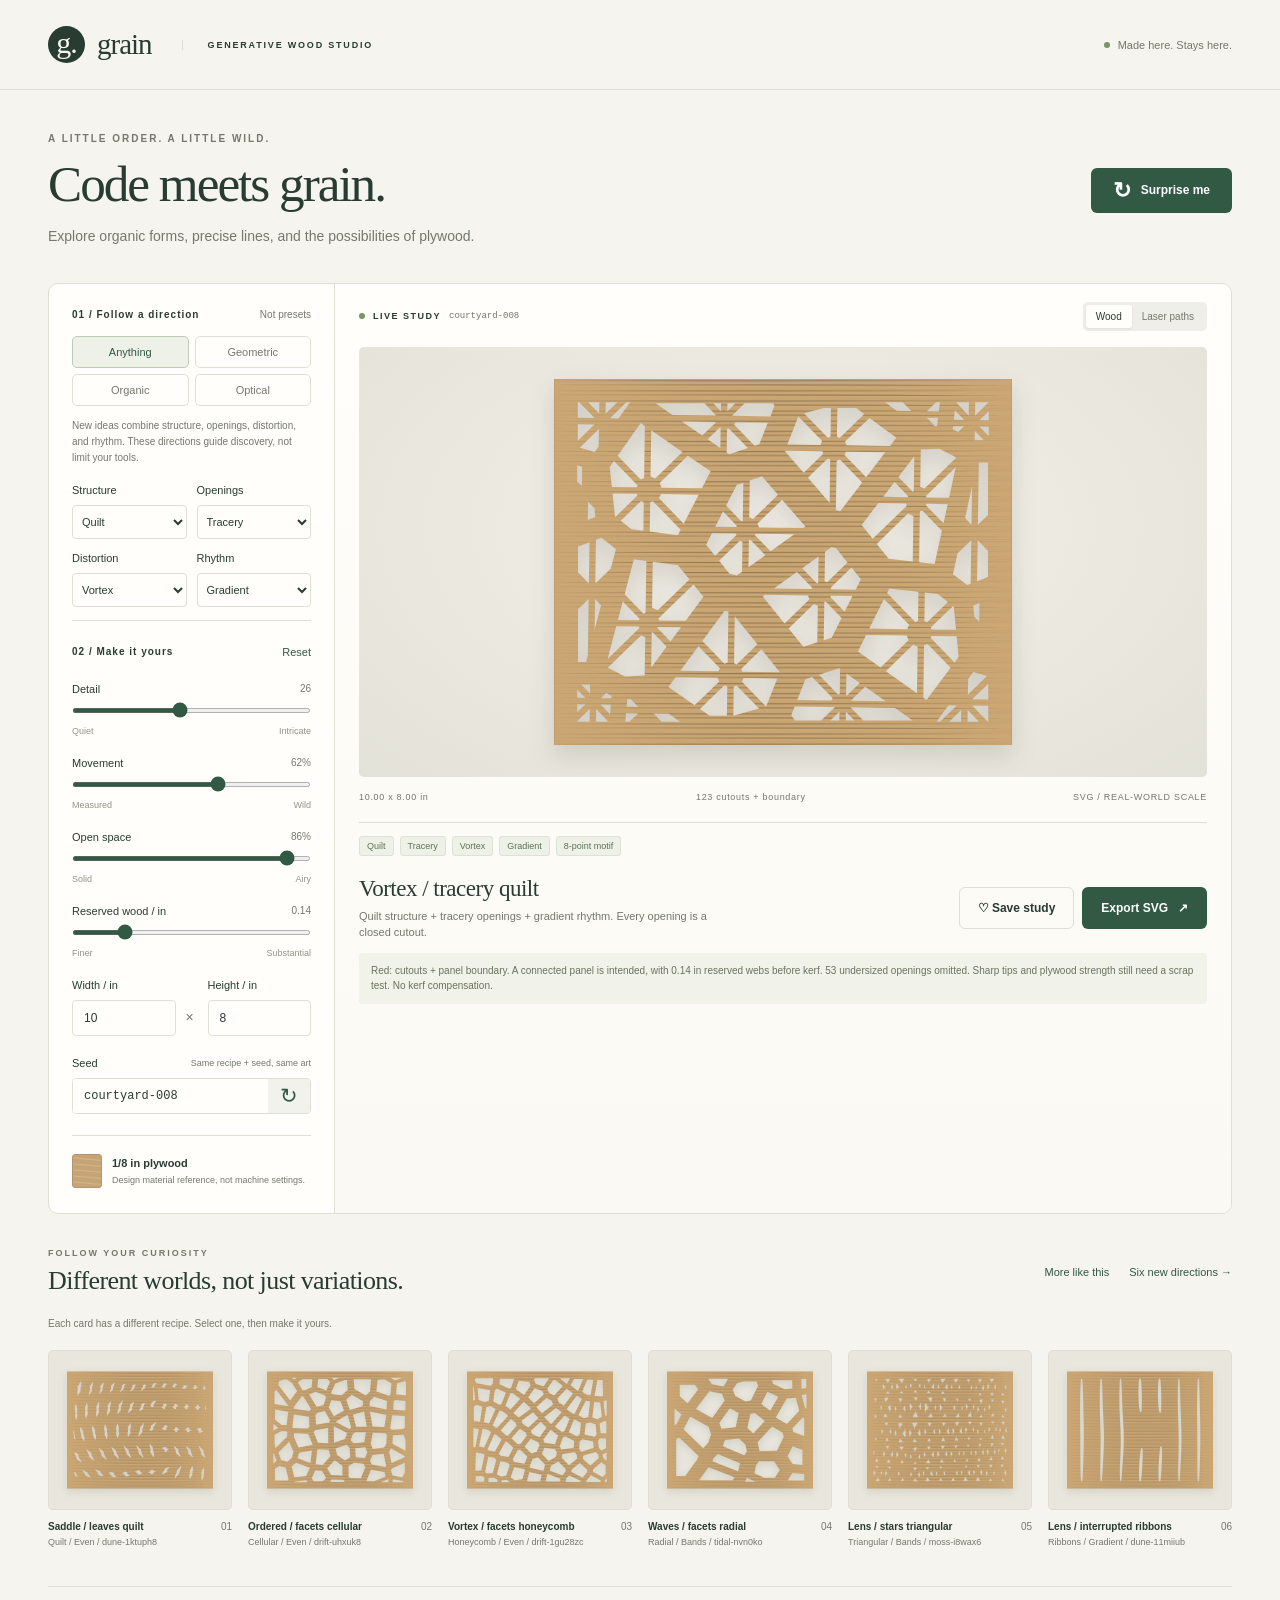
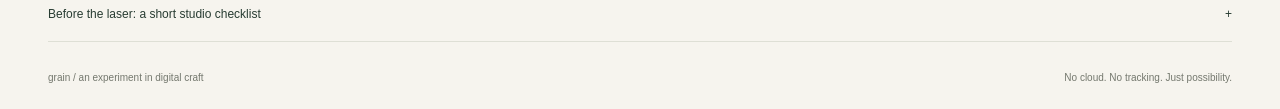
==== index.html @ a7db6987 "Add files via upload" ====
<!doctype html>
<html lang="en">
<head>
  <meta charset="utf-8">
  <meta name="viewport" content="width=device-width, initial-scale=1">
  <meta name="theme-color" content="#f5f2eb">
  <title>Grain / Generative wood studio</title>
  <link rel="stylesheet" href="styles.css">
  <script defer src="generators.js"></script>
  <script defer src="app.js"></script>
</head>
<body>
  <header class="masthead">
    <a class="brand" href="./" aria-label="Grain home"><span class="brand-mark" aria-hidden="true">g.</span> grain<span class="brand-note">GENERATIVE WOOD STUDIO</span></a>
    <span class="local-label"><i></i> Made here. Stays here.</span>
  </header>
  <main>
    <section class="intro">
      <div><p class="eyebrow">A LITTLE ORDER. A LITTLE WILD.</p><h1>Code meets grain.</h1><p class="lede">Explore organic forms, precise lines, and the possibilities of plywood.</p></div>
      <button id="shuffle" class="button primary"><span aria-hidden="true">&#8635;</span> Surprise me</button>
    </section>
    <section class="studio" aria-label="Art studio">
      <aside class="controls">
        <div class="section-heading"><h2>01 / Follow a direction</h2><span>Not presets</span></div>
        <div class="directions" aria-label="Inspiration direction">
          <button data-direction="all" class="active" aria-pressed="true">Anything</button>
          <button data-direction="geometry" aria-pressed="false">Geometric</button>
          <button data-direction="organic" aria-pressed="false">Organic</button>
          <button data-direction="optical" aria-pressed="false">Optical</button>
        </div>
        <p class="explorer-note">New ideas combine structure, openings, distortion, and rhythm. These directions guide discovery, not limit your tools.</p>
        <div id="recipe-controls" class="recipe-controls">
          <div class="field"><label for="layout">Structure</label><select id="layout"></select></div>
          <div class="field"><label for="motif">Openings</label><select id="motif"></select></div>
          <div class="field"><label for="field">Distortion</label><select id="field"></select></div>
          <div class="field"><label for="rhythm">Rhythm</label><select id="rhythm"></select></div>
        </div>
        <p id="legacy-note" class="explorer-note" hidden>Saved first-draft study. Its original geometry is preserved. Discover a new composition to use the recipe tools.</p>
        <div class="section-heading settings-heading"><h2>02 / Make it yours</h2><button id="reset" class="text-button">Reset</button></div>
        <div class="field"><label for="density">Detail <output id="density-value"></output></label><input id="density" type="range" min="8" max="48" value="26"><div class="range-labels"><span>Quiet</span><span>Intricate</span></div></div>
        <div class="field"><label for="movement">Movement <output id="movement-value"></output></label><input id="movement" type="range" min="0" max="100" value="62"><div class="range-labels"><span>Measured</span><span>Wild</span></div></div>
        <div id="cut-controls">
          <div class="field"><label for="openness">Open space <output id="openness-value"></output></label><input id="openness" type="range" min="35" max="90" value="86"><div class="range-labels"><span>Solid</span><span>Airy</span></div></div>
          <div class="field"><label for="web">Reserved wood / in <output id="web-value"></output></label><input id="web" type="range" min="0.1" max="0.3" step="0.01" value="0.14"><div class="range-labels"><span>Finer</span><span>Substantial</span></div></div>
        </div>
        <div class="field dimensions"><div><label for="width">Width / in</label><input id="width" type="number" min="2" max="19" step="0.25" value="10"></div><span aria-hidden="true">&#215;</span><div><label for="height">Height / in</label><input id="height" type="number" min="2" max="10.5" step="0.25" value="8"></div></div>
        <div class="field seed-field"><label for="seed">Seed <span>Same recipe + seed, same art</span></label><div class="seed-input"><input id="seed" type="text" maxlength="40" value="courtyard-008"><button id="new-seed" aria-label="Reseed the current recipe" title="Same recipe, new seed">&#8635;</button></div></div>
        <div class="material-note"><span class="material-swatch" aria-hidden="true"></span><div><strong>1/8 in plywood</strong><small>Design material reference, not machine settings.</small></div></div>
      </aside>
      <div class="workspace">
        <div class="preview-toolbar"><span class="preview-caption"><i></i> LIVE STUDY <span id="study-seed"></span></span><div class="segmented" aria-label="Preview mode"><button id="wood-view" class="selected" aria-pressed="true">Wood</button><button id="paths-view" aria-pressed="false">Laser paths</button></div></div>
        <div id="preview" class="preview wood" role="img" aria-label="Generated art preview"></div>
        <div class="preview-footer"><span id="dimensions-label"></span><span id="path-count"></span><span>SVG / REAL-WORLD SCALE</span></div>
        <div class="recipe-summary" id="recipe-summary"></div>
        <div class="export-bar"><div><h2 id="design-name">A new composition</h2><p id="design-description"></p></div><div class="export-actions"><button id="favorite" class="button secondary" aria-label="Save current study to favorites">&#9825; Save study</button><button id="export" class="button primary">Export SVG <span aria-hidden="true">&#8599;</span></button></div></div>
        <div class="production-note" id="production-note"></div>
        <p id="status" class="status" role="status" aria-live="polite"></p>
      </div>
    </section>
    <section class="exploration" aria-label="Design variations"><div class="section-heading"><div><p class="eyebrow">FOLLOW YOUR CURIOSITY</p><h2 id="ideas-heading">Different worlds, not just variations.</h2></div><div class="idea-actions"><button id="evolve" class="text-button">More like this</button><button id="refresh-variations" class="text-button">Six new directions &#8594;</button></div></div><p class="explorer-note" id="ideas-note">Each card has a different recipe. Select one, then make it yours.</p><div id="variations" class="variation-grid"></div></section>
    <section id="saved-section" class="exploration" hidden><div class="section-heading"><div><p class="eyebrow">YOUR COLLECTION</p><h2>Worth coming back to.</h2></div><span>Saved in this browser only</span></div><div id="saved" class="variation-grid"></div></section>
    <details class="guide"><summary>Before the laser: a short studio checklist <span aria-hidden="true">+</span></summary><div class="guide-content"><p><strong>New recipes use closed red cutouts, not score-line drawings.</strong> Assign red to cut in Glowforge and verify imported dimensions. Blue only appears in saved first-draft score studies.</p><p>Use only plywood approved for your laser. Unknown glues, coatings, or treatments may be unsafe. Consult the machine and material guidance, use approved ventilation, and never leave a running laser unattended.</p><p>Reserved wood is a geometric spacing target before kerf, not a strength rating. Small openings are omitted, but sharp tips can remain. The app does not model kerf, burning, or fit. Inspect paths and test a small scrap of your actual material.</p><p>The wood preview is an illustration, not a fabrication simulation. All exports include a rectangular boundary cut; disable it if you only want interior details on an existing panel. New recipes intend a single connected panel, not a layered 3D object.</p></div></details>
  </main>
  <footer><span>grain / an experiment in digital craft</span><span>No cloud. No tracking. Just possibility.</span></footer>
</body>
</html>
---- styles.css ----
:root{--paper:#f6f4ee;--ink:#283c32;--muted:#74786e;--line:#dedfd5;--accent:#315944;--white:#fffefa;--wood:#c99d65}
*{box-sizing:border-box}
body{margin:0;background:var(--paper);color:var(--ink);font-family:Segoe UI,Arial,sans-serif;font-size:14px}
button,input,select{font:inherit}
button,a,input{ -webkit-tap-highlight-color:transparent}
button{cursor:pointer}
button:focus-visible,a:focus-visible,summary:focus-visible{outline:3px solid #a4783f;outline-offset:4px}
button:disabled{opacity:.45;cursor:not-allowed}
.masthead{height:90px;max-width:1456px;padding:0 48px;margin:auto;display:flex;align-items:center;justify-content:space-between;border-bottom:1px solid var(--line)}
.brand{display:flex;align-items:center;gap:12px;font-family:Georgia,serif;font-size:29px;letter-spacing:-1px;color:var(--ink);text-decoration:none}
.brand-mark{display:grid;place-items:center;width:37px;height:37px;background:var(--ink);color:var(--paper);font-size:30px;border-radius:50%;padding-bottom:4px}
.brand-note{font-family:Segoe UI,Arial,sans-serif;font-size:9px;font-weight:600;letter-spacing:1.8px;margin-left:18px;padding-left:25px;border-left:1px solid var(--line)}
.local-label{font-size:11px;color:var(--muted);display:flex;align-items:center;gap:8px}
.local-label i,.preview-caption i{width:6px;height:6px;background:#76936b;border-radius:50%;display:inline-block}
main{max-width:1456px;margin:auto;padding:0 48px}
.intro{display:flex;align-items:center;justify-content:space-between;padding:43px 0 35px;gap:20px}
.eyebrow{font-size:10px;font-weight:650;letter-spacing:2px;margin:0 0 12px;color:var(--muted)}
h1{font-family:Georgia,serif;font-size:clamp(36px,4vw,55px);font-weight:400;letter-spacing:-2px;line-height:1.08;margin:0 0 14px}
.lede{margin:0;color:var(--muted);font-size:14px;line-height:1.6}
.button{border:1px solid transparent;border-radius:6px;padding:13px 18px;display:inline-flex;gap:10px;align-items:center;justify-content:center;font-size:12px;font-weight:600;white-space:nowrap;transition:background .15s,transform .15s}
.button:hover{transform:translateY(-1px)}
.primary{background:var(--accent);color:#fff}
.primary:hover{background:#244735}
.secondary{background:transparent;border-color:var(--line);color:var(--ink)}
.secondary:hover{background:#ebece3}
.intro .button{padding:14px 21px}
.intro .button span{font-size:22px;line-height:15px}
.studio{display:grid;grid-template-columns:286px minmax(0,1fr);border:1px solid var(--line);border-radius:10px;overflow:hidden;background:var(--white)}
.controls{padding:25px 23px;border-right:1px solid var(--line)}
.section-heading{display:flex;align-items:center;justify-content:space-between;gap:10px}
.section-heading h2{font-size:10px;letter-spacing:1px;font-weight:650;margin:0}
.section-heading>span{font-size:10px;color:var(--muted)}
.directions{display:grid;grid-template-columns:1fr 1fr;gap:6px;margin-top:16px}
.directions button{padding:9px 6px;border:1px solid var(--line);border-radius:5px;background:transparent;color:var(--muted);font-size:11px}
.directions button.active{background:#eef1e8;border-color:#bfcbb9;color:var(--accent)}
.directions button:hover{background:#f1f2eb}
.explorer-note{font-size:10px;color:var(--muted);line-height:1.6;margin:12px 0 18px}
.recipe-controls{display:grid;grid-template-columns:1fr 1fr;gap:0 10px}
.recipe-controls .field{min-width:0;margin-bottom:13px}
select{width:100%;font-size:11px;color:var(--ink);background:var(--white);border:1px solid var(--line);border-radius:4px;padding:9px 5px;outline-color:var(--accent)}
.recipe-summary{display:flex;gap:6px;flex-wrap:wrap;padding-top:13px}
.recipe-summary span{font-size:9px;background:#eef1e8;border:1px solid #dce2d4;color:#5c7353;border-radius:3px;padding:4px 7px}
.idea-actions{display:flex;gap:20px;align-items:center;flex-shrink:0}
.exploration .section-heading{flex-wrap:wrap}
.text-button{padding:5px 0;border:0;background:none;color:var(--accent);font-size:11px}
.text-button:hover{text-decoration:underline}
.settings-heading{padding-top:20px;border-top:1px solid var(--line);margin-bottom:20px}
.field{margin-bottom:21px}
.field label{font-size:11px;display:flex;justify-content:space-between;align-items:center;margin-bottom:9px}
output{font-size:10px;color:var(--muted);font-variant-numeric:tabular-nums}
input[type=range]{width:100%;accent-color:var(--accent);height:5px;display:block;margin:13px 0}
.range-labels{display:flex;justify-content:space-between;color:#929489;font-size:9px}
input[type=number],input[type=text]{width:100%;padding:10px 11px;border:1px solid var(--line);border-radius:4px;color:var(--ink);background:var(--white);outline-color:var(--accent);font-size:12px}
.dimensions{display:grid;grid-template-columns:1fr 12px 1fr;gap:10px;align-items:center}
.dimensions>span{padding-top:19px;color:var(--muted)}
.seed-field label span{font-size:9px;color:var(--muted)}
.seed-input{display:flex;border:1px solid var(--line);border-radius:4px;overflow:hidden}
.seed-input input{border:0;border-radius:0;font-family:Consolas,monospace}
.seed-input button{border:0;background:#f1f2eb;padding:0 12px;color:var(--accent);font-size:21px}
.material-note{border-top:1px solid var(--line);padding-top:18px;display:flex;gap:10px;align-items:center}
.material-swatch{width:30px;height:34px;border-radius:3px;background:repeating-linear-gradient(5deg,#c6a476 0px,#c6a476 4px,#d4b589 5px,#c6a476 6px);border:1px solid #b39670;flex-shrink:0}
.material-note strong{font-size:11px;font-weight:600}
.material-note small{font-size:9px;line-height:1.5;color:var(--muted);display:block;margin-top:4px}
.workspace{min-width:0;padding:18px 24px 10px;display:flex;flex-direction:column;background:linear-gradient(#fffefa,#faf9f3)}
.preview-toolbar{display:flex;align-items:center;justify-content:space-between;margin-bottom:16px;gap:10px}
.preview-caption{display:flex;align-items:center;gap:8px;font-size:9px;letter-spacing:1.5px;font-weight:600}
#study-seed{font-family:Consolas,monospace;font-weight:400;letter-spacing:0;color:var(--muted);max-width:140px;overflow:hidden;text-overflow:ellipsis;white-space:nowrap}
.segmented{display:flex;background:#eeefe8;padding:3px;border-radius:5px}
.segmented button{border:0;border-radius:3px;background:transparent;color:var(--muted);padding:6px 10px;font-size:10px}
.segmented .selected{background:var(--white);color:var(--ink);box-shadow:0 1px 3px #00000012}
.preview{height:430px;background:#e9e7dd;background-image:radial-gradient(ellipse at 50% 42%,#f3f0e8,#e3e2d8);display:flex;align-items:center;justify-content:center;padding:26px;overflow:hidden;border-radius:5px}
.preview svg{width:100%;height:100%;overflow:visible;filter:drop-shadow(0 10px 12px #382b2025)}
.preview.paths{background:#f3f4ef;background-image:linear-gradient(#dee1d440 1px,transparent 1px),linear-gradient(90deg,#dee1d440 1px,transparent 1px);background-size:20px 20px}
.preview.paths svg{filter:none}
.preview-footer{display:flex;justify-content:space-between;gap:10px;font-size:9px;letter-spacing:.7px;color:var(--muted);padding:15px 0 20px;border-bottom:1px solid var(--line)}
.export-bar{display:flex;align-items:center;justify-content:space-between;gap:14px;padding:20px 0 12px}
.export-bar h2{font-family:Georgia,serif;font-size:23px;font-weight:400;margin:0 0 6px;letter-spacing:-.5px}
.export-bar p{font-size:11px;margin:0;color:var(--muted);line-height:1.5;max-width:360px}
.export-actions{display:flex;gap:8px}
.production-note{color:#6b725f;line-height:1.55;font-size:10px;background:#f1f2e9;border-radius:4px;padding:10px 12px}
.production-note strong{font-weight:600}
.status{font-size:11px;line-height:1.5;color:var(--accent);min-height:17px;margin:10px 0 0}
.status.error{color:#a03525}
.exploration{padding-top:34px}
.exploration .section-heading{margin-bottom:20px}
.exploration .section-heading h2{font-family:Georgia,serif;font-size:26px;letter-spacing:-.6px;font-weight:400}
.exploration .eyebrow{font-size:9px;margin-bottom:8px}
.variation-grid{display:grid;grid-template-columns:repeat(6,minmax(0,1fr));gap:16px}
.variation-card{position:relative;min-width:0}
.variation-button{border:0;background:none;padding:0;text-align:left;width:100%;color:var(--ink)}
.mini-preview{display:flex;align-items:center;justify-content:center;aspect-ratio:1.15;background:#e9e7dd;border:1px solid #deddd1;padding:16px;border-radius:5px;transition:border-color .15s,background .15s}
.mini-preview svg{width:100%;height:100%;filter:drop-shadow(0 3px 4px #382b2020)}
.variation-button:hover .mini-preview{background:#e0e3d6;border-color:#8da184}
.variation-title{display:flex;justify-content:space-between;gap:4px;font-size:10px;font-weight:600;margin-top:11px}
.variation-title span:last-child{color:var(--muted);font-weight:400}
.variation-subtitle{display:block;font-size:9px;color:var(--muted);margin-top:5px;overflow:hidden;text-overflow:ellipsis;white-space:nowrap}
.remove-saved{position:absolute;right:6px;top:6px;border:1px solid var(--line);border-radius:50%;background:var(--paper);color:var(--ink);width:24px;height:24px;font-size:15px}
.guide{margin:36px 0 30px;border-top:1px solid var(--line);border-bottom:1px solid var(--line)}
.guide summary{cursor:pointer;list-style:none;display:flex;justify-content:space-between;padding:20px 0;font-size:12px}
.guide summary::-webkit-details-marker{display:none}
.guide-content{display:grid;grid-template-columns:1fr 1fr;gap:0 28px;padding:0 0 15px;color:var(--muted);font-size:12px;line-height:1.7}
.guide-content strong{color:var(--ink)}
footer{max-width:1456px;margin:auto;padding:0 48px 26px;display:flex;justify-content:space-between;gap:10px;color:var(--muted);font-size:10px}
[hidden]{display:none!important}
@media(min-width:1400px){.preview{height:490px}}
@media(max-width:1100px){.masthead,main{padding-left:28px;padding-right:28px}.studio{grid-template-columns:254px minmax(0,1fr)}.controls{padding:23px 18px}.workspace{padding-left:18px;padding-right:18px}.export-bar{align-items:flex-start;flex-direction:column}.export-actions{width:100%}.export-actions .primary{flex:1}.preview{height:380px}.variation-grid{gap:10px}.mini-preview{padding:10px}footer{padding-left:28px;padding-right:28px}}
@media(max-width:740px){.masthead{height:70px;padding:0 20px}.brand-note{display:none}main{padding:0 20px}.local-label{font-size:9px}.intro{padding:30px 0 24px;align-items:flex-start}.intro .button{padding:11px;font-size:10px;margin-top:28px}.intro .button span{display:none}.lede{font-size:12px;max-width:270px}.studio{grid-template-columns:1fr}.controls{border-right:0;border-bottom:1px solid var(--line)}.settings-heading{margin-bottom:17px}.controls .field{margin-bottom:18px}.material-note{padding-top:12px}.preview{height:340px;padding:20px}.workspace{padding:16px}.preview-caption{font-size:8px;letter-spacing:1px}#study-seed{max-width:90px}.preview-footer{font-size:8px}.preview-footer span:last-child{display:none}.variation-grid{grid-template-columns:repeat(3,minmax(0,1fr));gap:16px 10px}.guide-content{grid-template-columns:1fr}.exploration .section-heading h2{font-size:23px}.exploration .section-heading>span{max-width:90px;line-height:1.5}footer{padding:0 20px 22px;font-size:9px;flex-wrap:wrap}}
@media(prefers-reduced-motion:reduce){*{transition:none!important}}
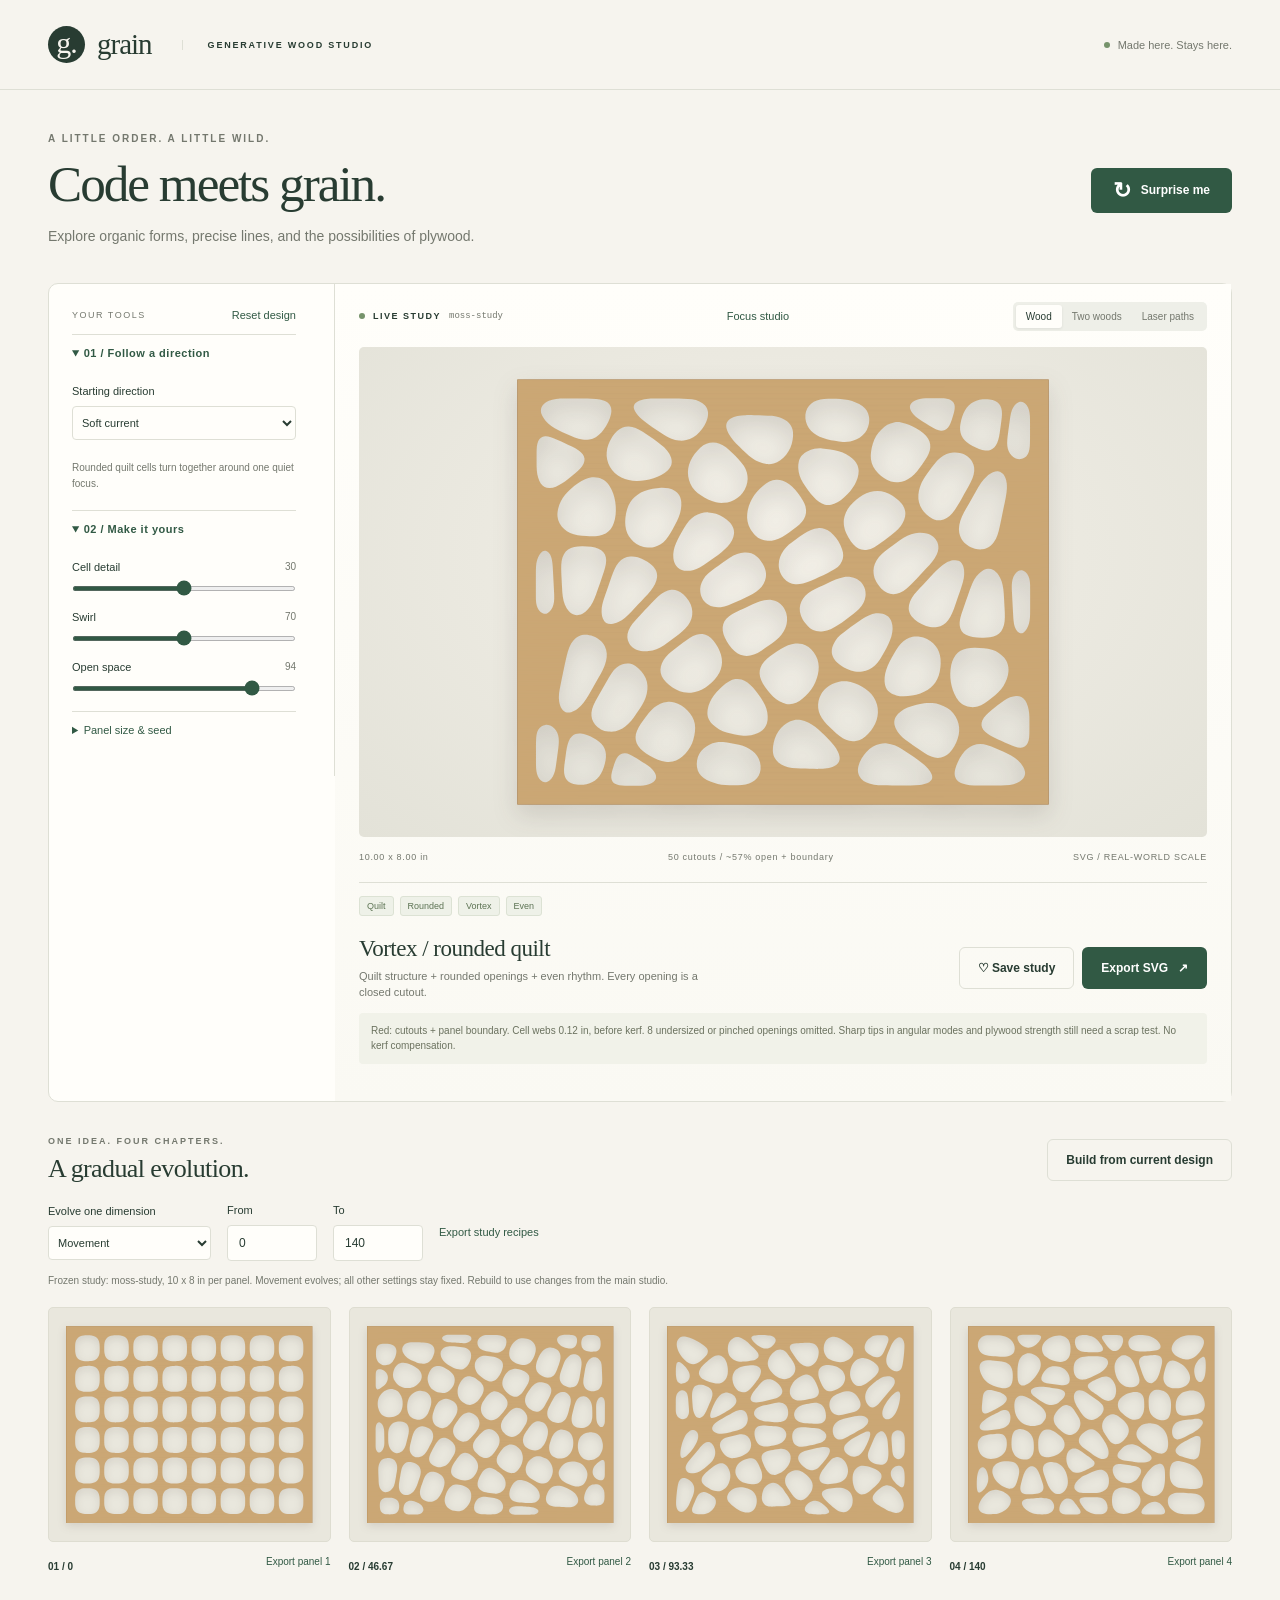
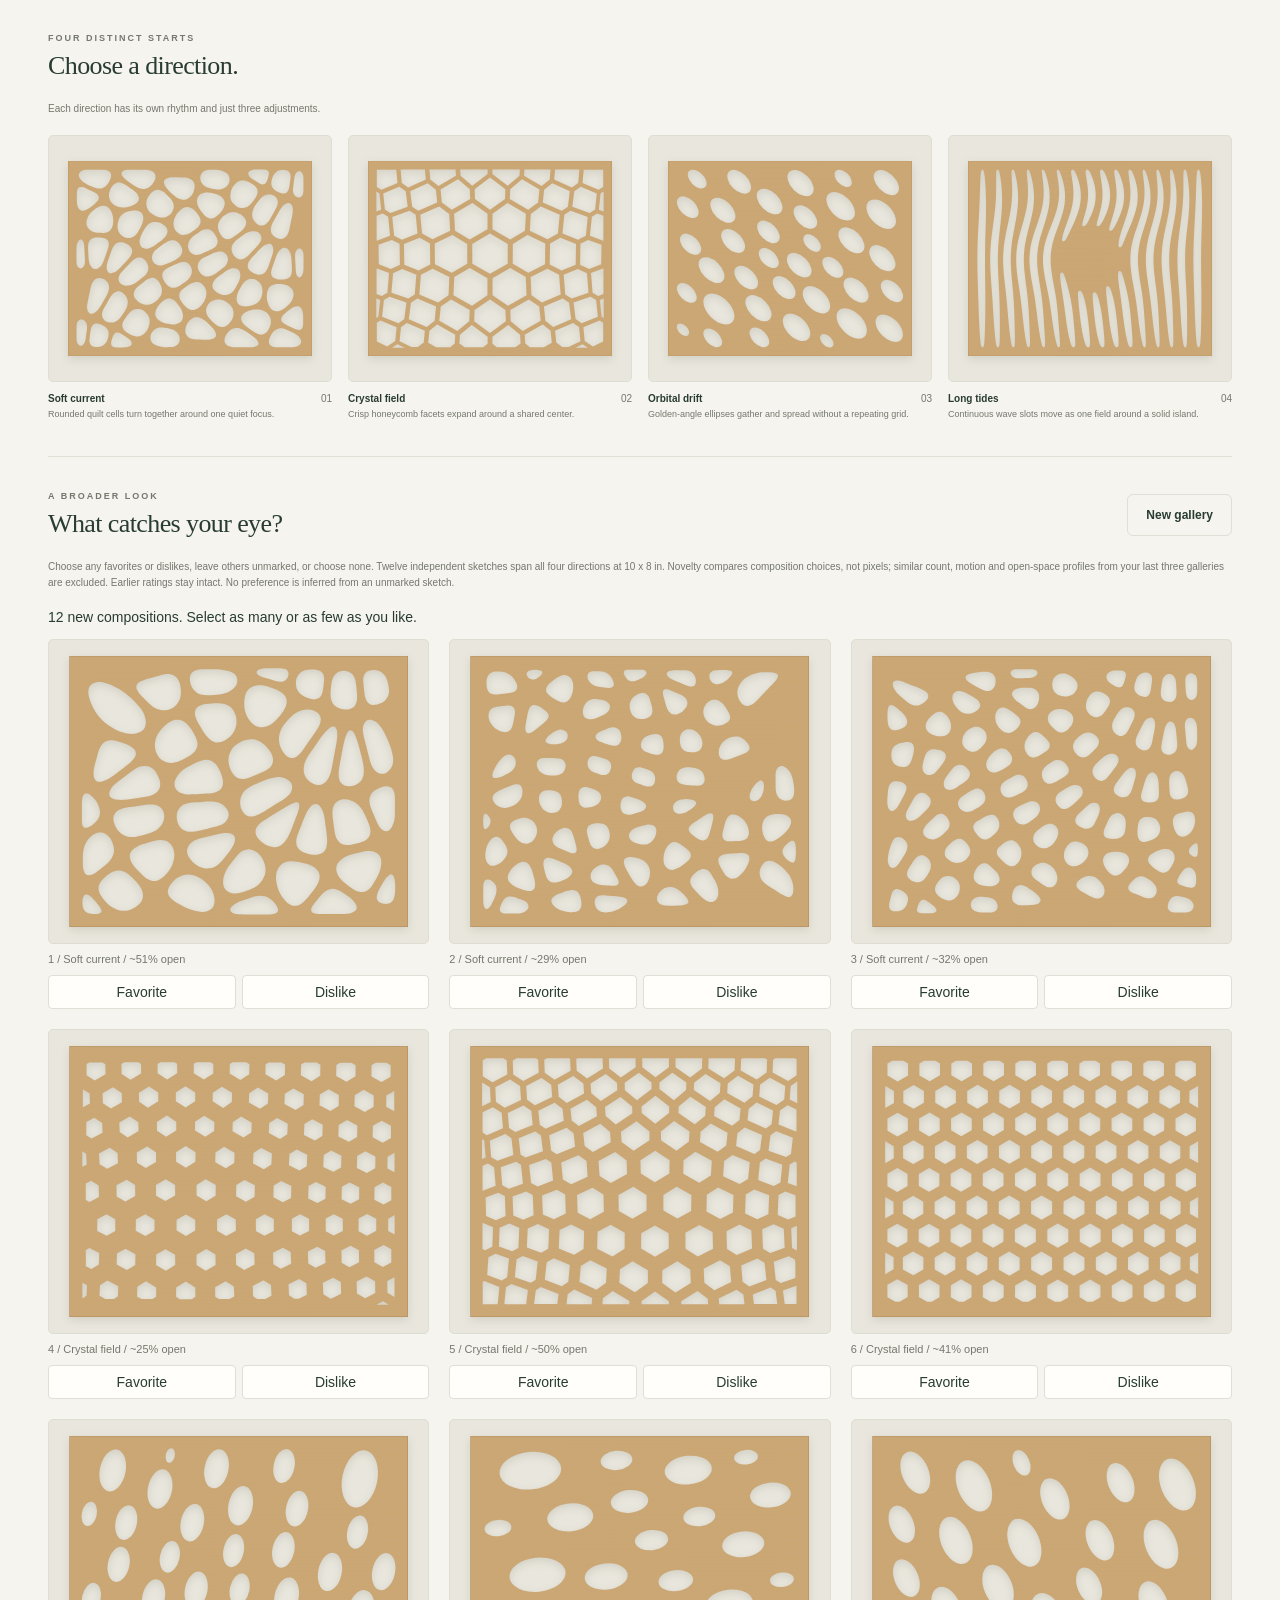
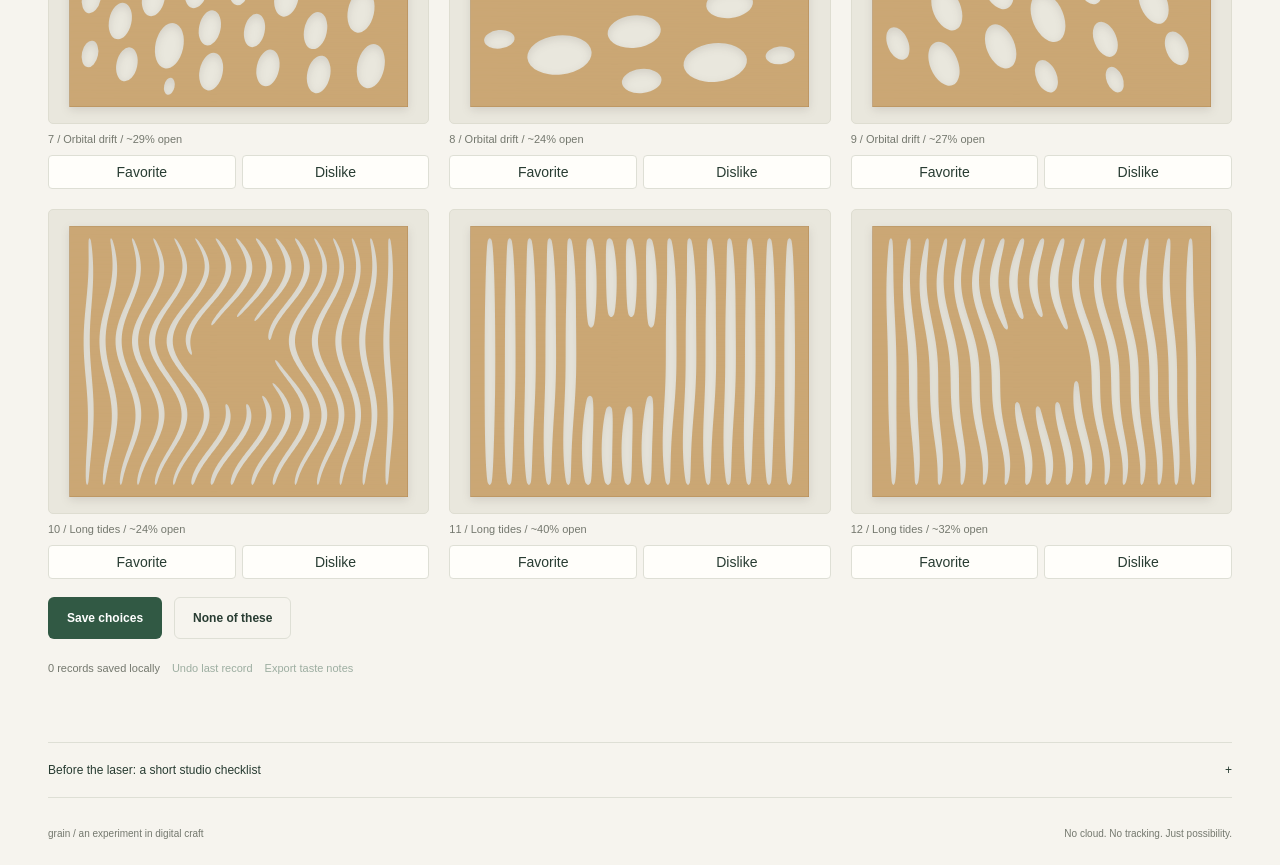
==== commit 3b1d5ed1: "Reset Grain: four directions, three sliders each, coherent Surprise, gallery Fix geometry regression" ====
--- a/index.html
+++ b/index.html
@@ -7,6 +7,7 @@
   <title>Grain / Generative wood studio</title>
   <link rel="stylesheet" href="styles.css">
   <script defer src="generators.js"></script>
+  <script defer src="taste.js"></script>
   <script defer src="app.js"></script>
 </head>
 <body>
@@ -21,34 +22,45 @@
     </section>
     <section class="studio" aria-label="Art studio">
       <aside class="controls">
-        <div class="section-heading"><h2>01 / Follow a direction</h2><span>Not presets</span></div>
-        <div class="directions" aria-label="Inspiration direction">
-          <button data-direction="all" class="active" aria-pressed="true">Anything</button>
-          <button data-direction="geometry" aria-pressed="false">Geometric</button>
-          <button data-direction="organic" aria-pressed="false">Organic</button>
-          <button data-direction="optical" aria-pressed="false">Optical</button>
-        </div>
-        <p class="explorer-note">New ideas combine structure, openings, distortion, and rhythm. These directions guide discovery, not limit your tools.</p>
-        <div id="recipe-controls" class="recipe-controls">
+        <div class="controls-header"><span>Your tools</span><button id="reset" class="text-button">Reset design</button></div>
+        <details id="direction-controls" class="control-details control-group" open>
+        <summary>01 / Follow a direction</summary>
+        <div class="field"><label for="starting-design">Starting direction</label><select id="starting-design"></select></div>
+        <p id="direction-note" class="explorer-note"></p>
+        <div id="recipe-controls" class="recipe-controls engine-controls">
           <div class="field"><label for="layout">Structure</label><select id="layout"></select></div>
           <div class="field"><label for="motif">Openings</label><select id="motif"></select></div>
           <div class="field"><label for="field">Distortion</label><select id="field"></select></div>
           <div class="field"><label for="rhythm">Rhythm</label><select id="rhythm"></select></div>
         </div>
-        <p id="legacy-note" class="explorer-note" hidden>Saved first-draft study. Its original geometry is preserved. Discover a new composition to use the recipe tools.</p>
-        <div class="section-heading settings-heading"><h2>02 / Make it yours</h2><button id="reset" class="text-button">Reset</button></div>
-        <div class="field"><label for="density">Detail <output id="density-value"></output></label><input id="density" type="range" min="8" max="48" value="26"><div class="range-labels"><span>Quiet</span><span>Intricate</span></div></div>
-        <div class="field"><label for="movement">Movement <output id="movement-value"></output></label><input id="movement" type="range" min="0" max="100" value="62"><div class="range-labels"><span>Measured</span><span>Wild</span></div></div>
+        <p id="legacy-note" class="explorer-note" hidden>This saved recipe keeps its exact earlier geometry. Export it unchanged, or upgrade a copy explicitly.</p>
+        <button id="upgrade" class="button secondary" hidden>Upgrade a copy</button>
+        </details>
+        <details id="adjust-controls" class="control-details control-group" open>
+        <summary>02 / Make it yours</summary>
+        <div id="quick-controls"></div>
+        <div class="engine-controls">
+        <div class="field"><label for="density">Detail <output id="density-value"></output></label><input id="density" type="range" min="8" max="64" value="32"><div class="range-labels"><span>Quiet</span><span>Intricate</span></div></div>
+        <div class="field"><label for="movement">Movement <output id="movement-value"></output></label><input id="movement" type="range" min="0" max="200" step="any" value="70"><div class="range-labels"><span>Measured</span><span>Beyond 100%</span></div></div>
         <div id="cut-controls">
-          <div class="field"><label for="openness">Open space <output id="openness-value"></output></label><input id="openness" type="range" min="35" max="90" value="86"><div class="range-labels"><span>Solid</span><span>Airy</span></div></div>
-          <div class="field"><label for="web">Reserved wood / in <output id="web-value"></output></label><input id="web" type="range" min="0.1" max="0.3" step="0.01" value="0.14"><div class="range-labels"><span>Finer</span><span>Substantial</span></div></div>
+          <div class="field"><label for="openness">Opening scale <output id="openness-value"></output></label><input id="openness" type="range" min="15" max="100" step="any" value="84"><div class="range-labels"><span>Solid</span><span>Fill the cells</span></div></div>
+          <div class="field"><label for="web">Cell wood spacing / in <output id="web-value"></output></label><input id="web" type="range" min="0.08" max="0.4" step="any" value="0.12"><div class="range-labels"><span>Finer</span><span>Substantial</span></div></div>
+          <div class="balance-controls"><label for="balance-target">Target open area / %</label><input id="balance-target" type="number" min="20" max="75" value="48"><button id="balance" class="text-button">Balance this design</button></div>
         </div>
+        </div>
+        </details>
+        <div class="engine-controls"><div id="advanced-controls"><div id="math-controls"></div></div>
+        <div id="tracery-controls"><select id="trace-outline"></select><div id="trace-sliders"></div></div>
+        <div id="ribbon-controls"><div id="ribbon-sliders"></div></div></div>
+        <details id="panel-controls" class="control-details"><summary>Panel size &amp; seed</summary>
         <div class="field dimensions"><div><label for="width">Width / in</label><input id="width" type="number" min="2" max="19" step="0.25" value="10"></div><span aria-hidden="true">&#215;</span><div><label for="height">Height / in</label><input id="height" type="number" min="2" max="10.5" step="0.25" value="8"></div></div>
-        <div class="field seed-field"><label for="seed">Seed <span>Same recipe + seed, same art</span></label><div class="seed-input"><input id="seed" type="text" maxlength="40" value="courtyard-008"><button id="new-seed" aria-label="Reseed the current recipe" title="Same recipe, new seed">&#8635;</button></div></div>
+        <div class="field"><label for="panel-web">Reserved cell wood / in</label><input id="panel-web" type="number" min="0.08" max="0.4" step="0.01" value="0.12"></div>
+        <div class="field seed-field"><label for="seed">Seed <span>Same recipe + seed, same art</span></label><div class="seed-input"><input id="seed" type="text" maxlength="40" value="moss-study"><button id="new-seed" aria-label="Reseed the current recipe" title="Same recipe, new seed">&#8635;</button></div></div>
         <div class="material-note"><span class="material-swatch" aria-hidden="true"></span><div><strong>1/8 in plywood</strong><small>Design material reference, not machine settings.</small></div></div>
+        </details>
       </aside>
       <div class="workspace">
-        <div class="preview-toolbar"><span class="preview-caption"><i></i> LIVE STUDY <span id="study-seed"></span></span><div class="segmented" aria-label="Preview mode"><button id="wood-view" class="selected" aria-pressed="true">Wood</button><button id="paths-view" aria-pressed="false">Laser paths</button></div></div>
+        <div class="preview-toolbar"><span class="preview-caption"><i></i> LIVE STUDY <span id="study-seed"></span></span><button id="focus-studio" class="text-button" aria-pressed="false">Focus studio</button><div class="segmented" aria-label="Preview mode"><button id="wood-view" class="selected" aria-pressed="true">Wood</button><button id="contrast-view" aria-pressed="false">Two woods</button><button id="paths-view" aria-pressed="false">Laser paths</button></div></div>
         <div id="preview" class="preview wood" role="img" aria-label="Generated art preview"></div>
         <div class="preview-footer"><span id="dimensions-label"></span><span id="path-count"></span><span>SVG / REAL-WORLD SCALE</span></div>
         <div class="recipe-summary" id="recipe-summary"></div>
@@ -57,9 +69,24 @@
         <p id="status" class="status" role="status" aria-live="polite"></p>
       </div>
     </section>
-    <section class="exploration" aria-label="Design variations"><div class="section-heading"><div><p class="eyebrow">FOLLOW YOUR CURIOSITY</p><h2 id="ideas-heading">Different worlds, not just variations.</h2></div><div class="idea-actions"><button id="evolve" class="text-button">More like this</button><button id="refresh-variations" class="text-button">Six new directions &#8594;</button></div></div><p class="explorer-note" id="ideas-note">Each card has a different recipe. Select one, then make it yours.</p><div id="variations" class="variation-grid"></div></section>
+    <section class="exploration" aria-label="Four-panel evolution">
+      <div class="section-heading"><div><p class="eyebrow">ONE IDEA. FOUR CHAPTERS.</p><h2>A gradual evolution.</h2></div><button id="build-series" class="button secondary">Build from current design</button></div>
+      <div class="series-controls"><div class="field"><label for="series-parameter">Evolve one dimension</label><select id="series-parameter"></select></div><div class="field"><label for="series-from">From</label><input id="series-from" type="number" value="0" step="any"></div><div class="field"><label for="series-to">To</label><input id="series-to" type="number" value="140" step="any"></div><button id="export-series" class="text-button">Export study recipes</button></div>
+      <p class="explorer-note" id="series-note">Same seed and recipe. One parameter moves in four equal steps. Export panels individually so each file retains its actual dimensions.</p>
+      <div id="series" class="series-grid"></div><p id="series-status" class="status" role="status"></p>
+    </section>
+    <section class="exploration" aria-label="Design variations"><div class="section-heading"><div><p class="eyebrow">FOUR DISTINCT STARTS</p><h2 id="ideas-heading">Choose a direction.</h2></div><div class="idea-actions engine-controls"><button id="evolve" class="text-button">More like this</button><button id="refresh-variations" class="text-button">New directions</button></div></div><p class="explorer-note" id="ideas-note">Each direction has its own rhythm and just three adjustments.</p><div id="variations" class="variation-grid"></div></section>
     <section id="saved-section" class="exploration" hidden><div class="section-heading"><div><p class="eyebrow">YOUR COLLECTION</p><h2>Worth coming back to.</h2></div><span>Saved in this browser only</span></div><div id="saved" class="variation-grid"></div></section>
-    <details class="guide"><summary>Before the laser: a short studio checklist <span aria-hidden="true">+</span></summary><div class="guide-content"><p><strong>New recipes use closed red cutouts, not score-line drawings.</strong> Assign red to cut in Glowforge and verify imported dimensions. Blue only appears in saved first-draft score studies.</p><p>Use only plywood approved for your laser. Unknown glues, coatings, or treatments may be unsafe. Consult the machine and material guidance, use approved ventilation, and never leave a running laser unattended.</p><p>Reserved wood is a geometric spacing target before kerf, not a strength rating. Small openings are omitted, but sharp tips can remain. The app does not model kerf, burning, or fit. Inspect paths and test a small scrap of your actual material.</p><p>The wood preview is an illustration, not a fabrication simulation. All exports include a rectangular boundary cut; disable it if you only want interior details on an existing panel. New recipes intend a single connected panel, not a layered 3D object.</p></div></details>
+    <section class="exploration taste-lab" aria-label="Taste gallery">
+      <div class="section-heading"><div><p class="eyebrow">A BROADER LOOK</p><h2>What catches your eye?</h2></div><button id="new-comparison" class="button secondary">New gallery</button></div>
+      <p class="explorer-note">Choose any favorites or dislikes, leave others unmarked, or choose none. Twelve independent sketches span all four directions at 10 x 8 in. Novelty compares composition choices, not pixels; similar count, motion and open-space profiles from your last three galleries are excluded. Earlier ratings stay intact. No preference is inferred from an unmarked sketch.</p>
+      <p id="taste-question" class="taste-question"></p>
+      <div id="taste-cards" class="taste-grid"></div>
+      <div class="taste-actions"><button id="save-ratings" class="button primary">Save choices</button><button id="none-taste" class="button secondary">None of these</button></div>
+      <div class="taste-footer"><label class="engine-controls"><input id="use-taste" type="checkbox"> Use feedback to rank</label><span id="taste-count">0 records</span><button id="undo-taste" class="text-button">Undo last record</button><button id="export-taste" class="text-button">Export taste notes</button></div>
+      <p id="taste-status" class="status" role="status"></p>
+    </section>
+    <details class="guide"><summary>Before the laser: a short studio checklist <span aria-hidden="true">+</span></summary><div class="guide-content"><p><strong>New recipes use closed red cutouts, not score-line drawings.</strong> Assign red to cut in Glowforge and verify imported dimensions. Blue only appears in saved first-draft score studies.</p><p>Use only plywood approved for your laser. Unknown glues, coatings, or treatments may be unsafe. Consult the machine and material guidance, use approved ventilation, and never leave a running laser unattended.</p><p>Cell spacing and tracery spoke width are independent geometric targets before kerf, not strength ratings. Small openings are omitted, but sharp tips can remain. Inspect paths and test a small scrap of your actual material.</p><p>Two woods is an illustrative backing preview, not an inlay or fit calculation. Cutting one species and mounting the connected panel over another is an option; loose cutouts need separate handling. All exports include a rectangular boundary cut. Each four-panel file is one panel, not a combined sheet.</p></div></details>
   </main>
   <footer><span>grain / an experiment in digital craft</span><span>No cloud. No tracking. Just possibility.</span></footer>
 </body>
--- a/styles.css
+++ b/styles.css
@@ -25,8 +25,10 @@
 .secondary:hover{background:#ebece3}
 .intro .button{padding:14px 21px}
 .intro .button span{font-size:22px;line-height:15px}
-.studio{display:grid;grid-template-columns:286px minmax(0,1fr);border:1px solid var(--line);border-radius:10px;overflow:hidden;background:var(--white)}
-.controls{padding:25px 23px;border-right:1px solid var(--line)}
+.studio{display:grid;grid-template-columns:286px minmax(0,1fr);align-items:start;border:1px solid var(--line);border-radius:10px;overflow:clip;background:var(--white)}
+.controls{padding:20px 23px;border-right:1px solid var(--line);max-height:calc(100dvh - 32px);overflow-y:auto;overscroll-behavior:contain;scrollbar-gutter:stable}
+.controls-header{display:flex;align-items:center;justify-content:space-between;gap:8px;margin-bottom:8px}
+.controls-header>span{font-size:9px;letter-spacing:1.5px;text-transform:uppercase;color:var(--muted)}
 .section-heading{display:flex;align-items:center;justify-content:space-between;gap:10px}
 .section-heading h2{font-size:10px;letter-spacing:1px;font-weight:650;margin:0}
 .section-heading>span{font-size:10px;color:var(--muted)}
@@ -45,6 +47,15 @@
 .text-button{padding:5px 0;border:0;background:none;color:var(--accent);font-size:11px}
 .text-button:hover{text-decoration:underline}
 .settings-heading{padding-top:20px;border-top:1px solid var(--line);margin-bottom:20px}
+.control-details{border-top:1px solid var(--line);margin:16px 0}
+.control-details summary{cursor:pointer;padding:12px 0;font-size:11px;color:var(--accent)}
+.control-details .field{margin:14px 0 20px}
+.control-group{margin:0 0 12px}
+.control-group summary{font-weight:600;letter-spacing:.5px}
+.control-details:not([open]){margin-bottom:8px}
+.balance-controls{display:flex;align-items:center;gap:8px;flex-wrap:wrap;margin-bottom:12px}
+.balance-controls label{font-size:10px}
+.balance-controls input{max-width:65px;padding:6px}
 .field{margin-bottom:21px}
 .field label{font-size:11px;display:flex;justify-content:space-between;align-items:center;margin-bottom:9px}
 output{font-size:10px;color:var(--muted);font-variant-numeric:tabular-nums}
@@ -61,7 +72,7 @@
 .material-swatch{width:30px;height:34px;border-radius:3px;background:repeating-linear-gradient(5deg,#c6a476 0px,#c6a476 4px,#d4b589 5px,#c6a476 6px);border:1px solid #b39670;flex-shrink:0}
 .material-note strong{font-size:11px;font-weight:600}
 .material-note small{font-size:9px;line-height:1.5;color:var(--muted);display:block;margin-top:4px}
-.workspace{min-width:0;padding:18px 24px 10px;display:flex;flex-direction:column;background:linear-gradient(#fffefa,#faf9f3)}
+.workspace{min-width:0;padding:18px 24px 10px;display:flex;flex-direction:column;background:linear-gradient(#fffefa,#faf9f3);position:sticky;top:16px;max-height:calc(100dvh - 32px);overflow-y:auto}
 .preview-toolbar{display:flex;align-items:center;justify-content:space-between;margin-bottom:16px;gap:10px}
 .preview-caption{display:flex;align-items:center;gap:8px;font-size:9px;letter-spacing:1.5px;font-weight:600}
 #study-seed{font-family:Consolas,monospace;font-weight:400;letter-spacing:0;color:var(--muted);max-width:140px;overflow:hidden;text-overflow:ellipsis;white-space:nowrap}
@@ -73,6 +84,25 @@
 .preview.paths{background:#f3f4ef;background-image:linear-gradient(#dee1d440 1px,transparent 1px),linear-gradient(90deg,#dee1d440 1px,transparent 1px);background-size:20px 20px}
 .preview.paths svg{filter:none}
 .preview-footer{display:flex;justify-content:space-between;gap:10px;font-size:9px;letter-spacing:.7px;color:var(--muted);padding:15px 0 20px;border-bottom:1px solid var(--line)}
+.series-controls{display:flex;align-items:center;flex-wrap:wrap;gap:16px}
+.series-controls .field{margin:0;max-width:190px}
+.series-controls .field:not(:first-child){max-width:90px}
+.series-grid{display:grid;grid-template-columns:repeat(4,minmax(0,1fr));gap:18px}
+.series-grid .mini-preview{aspect-ratio:1.2;padding:14px}
+.series-actions{display:flex;align-items:center;justify-content:space-between;gap:8px;margin-top:8px}
+.series-actions .text-button{font-size:10px}
+.taste-lab{border-top:1px solid var(--line);margin-top:34px}
+.taste-grid{display:grid;grid-template-columns:1fr 1fr;gap:24px}
+.taste-grid .mini-preview{aspect-ratio:1.4;padding:24px}
+.taste-score{display:flex;align-items:center;gap:12px;margin-top:12px}
+.taste-score label{font-size:12px}
+.taste-score input{max-width:80px}
+.taste-actions,.taste-footer{display:flex;align-items:center;flex-wrap:wrap;gap:12px;margin-top:18px}
+.taste-footer{font-size:11px;color:var(--muted)}
+.taste-footer label{display:flex;align-items:center;gap:8px}
+.taste-footer input{accent-color:var(--accent)}
+.taste-description{font-size:11px;color:var(--muted);margin:9px 0 0}
+.series-placeholder{font-size:12px;color:var(--muted)}
 .export-bar{display:flex;align-items:center;justify-content:space-between;gap:14px;padding:20px 0 12px}
 .export-bar h2{font-family:Georgia,serif;font-size:23px;font-weight:400;margin:0 0 6px;letter-spacing:-.5px}
 .export-bar p{font-size:11px;margin:0;color:var(--muted);line-height:1.5;max-width:360px}
@@ -102,7 +132,25 @@
 .guide-content strong{color:var(--ink)}
 footer{max-width:1456px;margin:auto;padding:0 48px 26px;display:flex;justify-content:space-between;gap:10px;color:var(--muted);font-size:10px}
 [hidden]{display:none!important}
+.engine-controls{display:none!important}
+#variations{grid-template-columns:repeat(4,minmax(0,1fr))}
+.taste-grid{grid-template-columns:repeat(3,minmax(0,1fr));gap:20px}
+.taste-grid .mini-preview{aspect-ratio:1.25;padding:12px}
+.taste-choice{display:flex;gap:6px;margin-top:10px}
+.taste-choice button{flex:1;padding:8px;border:1px solid var(--line);border-radius:4px;background:var(--white);color:var(--ink)}
+.taste-choice button[aria-pressed=true]{background:var(--accent);color:white}
+.studio{overflow:visible}
+.controls{position:sticky;top:16px}
+@media(max-width:740px){#variations,.taste-grid{grid-template-columns:repeat(2,minmax(0,1fr))}.controls{position:static}.workspace{position:sticky;top:0;z-index:2;max-height:52dvh;overflow:auto}.preview{height:180px;flex-shrink:0}.preview-toolbar{margin-bottom:8px}.preview-footer{padding:8px 0}.export-bar{padding:8px 0}.export-bar h2{font-size:18px}.workspace .recipe-summary,.workspace .production-note,.export-bar p{display:none}.taste-grid .mini-preview{padding:8px}}
 @media(min-width:1400px){.preview{height:490px}}
 @media(max-width:1100px){.masthead,main{padding-left:28px;padding-right:28px}.studio{grid-template-columns:254px minmax(0,1fr)}.controls{padding:23px 18px}.workspace{padding-left:18px;padding-right:18px}.export-bar{align-items:flex-start;flex-direction:column}.export-actions{width:100%}.export-actions .primary{flex:1}.preview{height:380px}.variation-grid{gap:10px}.mini-preview{padding:10px}footer{padding-left:28px;padding-right:28px}}
 @media(max-width:740px){.masthead{height:70px;padding:0 20px}.brand-note{display:none}main{padding:0 20px}.local-label{font-size:9px}.intro{padding:30px 0 24px;align-items:flex-start}.intro .button{padding:11px;font-size:10px;margin-top:28px}.intro .button span{display:none}.lede{font-size:12px;max-width:270px}.studio{grid-template-columns:1fr}.controls{border-right:0;border-bottom:1px solid var(--line)}.settings-heading{margin-bottom:17px}.controls .field{margin-bottom:18px}.material-note{padding-top:12px}.preview{height:340px;padding:20px}.workspace{padding:16px}.preview-caption{font-size:8px;letter-spacing:1px}#study-seed{max-width:90px}.preview-footer{font-size:8px}.preview-footer span:last-child{display:none}.variation-grid{grid-template-columns:repeat(3,minmax(0,1fr));gap:16px 10px}.guide-content{grid-template-columns:1fr}.exploration .section-heading h2{font-size:23px}.exploration .section-heading>span{max-width:90px;line-height:1.5}footer{padding:0 20px 22px;font-size:9px;flex-wrap:wrap}}
 @media(prefers-reduced-motion:reduce){*{transition:none!important}}
+@media(max-width:740px){.series-grid{grid-template-columns:1fr 1fr;gap:14px}.taste-grid{gap:12px}.taste-grid .mini-preview{padding:10px;aspect-ratio:1}.taste-score{gap:8px;flex-wrap:wrap}.taste-score label{font-size:10px}.taste-actions{gap:8px}.taste-actions .button{padding:10px 12px}.series-controls{gap:12px}.preview-toolbar{flex-wrap:wrap}.segmented button{padding:6px 8px}}
+@media(min-width:741px){.preview{height:clamp(180px,calc(100dvh - 340px),490px);flex-shrink:0}.preview-toolbar{flex-wrap:wrap}.studio-focus .workspace{height:calc(100dvh - 32px)}.studio-focus .preview{flex:1;min-height:180px}}
+.studio-focus .masthead,.studio-focus .intro,.studio-focus .exploration,.studio-focus .guide,.studio-focus footer{display:none}
+.studio-focus main{padding-top:16px;padding-bottom:16px}
+.studio-focus .studio{height:calc(100dvh - 32px)}
+.studio-focus .controls{height:100%}
+@media(max-width:740px){.studio{grid-template-rows:auto auto}.workspace{grid-row:1;position:static;max-height:none;border-bottom:1px solid var(--line)}.controls{grid-row:2;max-height:none;border-bottom:0}.preview{height:240px}.studio-focus main{padding:8px}.studio-focus .studio{height:calc(100dvh - 16px);grid-template-rows:minmax(0,1fr) minmax(0,1fr)}.studio-focus .workspace,.studio-focus .controls{height:100%;max-height:100%;overflow-y:auto}.studio-focus .preview{height:160px;min-height:160px;flex-shrink:0}.studio-focus .export-bar p,.studio-focus .recipe-summary{display:none}.studio-focus .workspace{padding:12px}.studio-focus .export-bar{padding:10px 0}.studio-focus .export-bar h2{font-size:18px}.studio-focus .production-note{display:none}}
+@media(max-width:740px){.workspace{position:sticky;top:0;z-index:2;max-height:52dvh;overflow:auto}.preview{height:180px}.controls{position:static}.studio-focus .workspace{position:static}}
